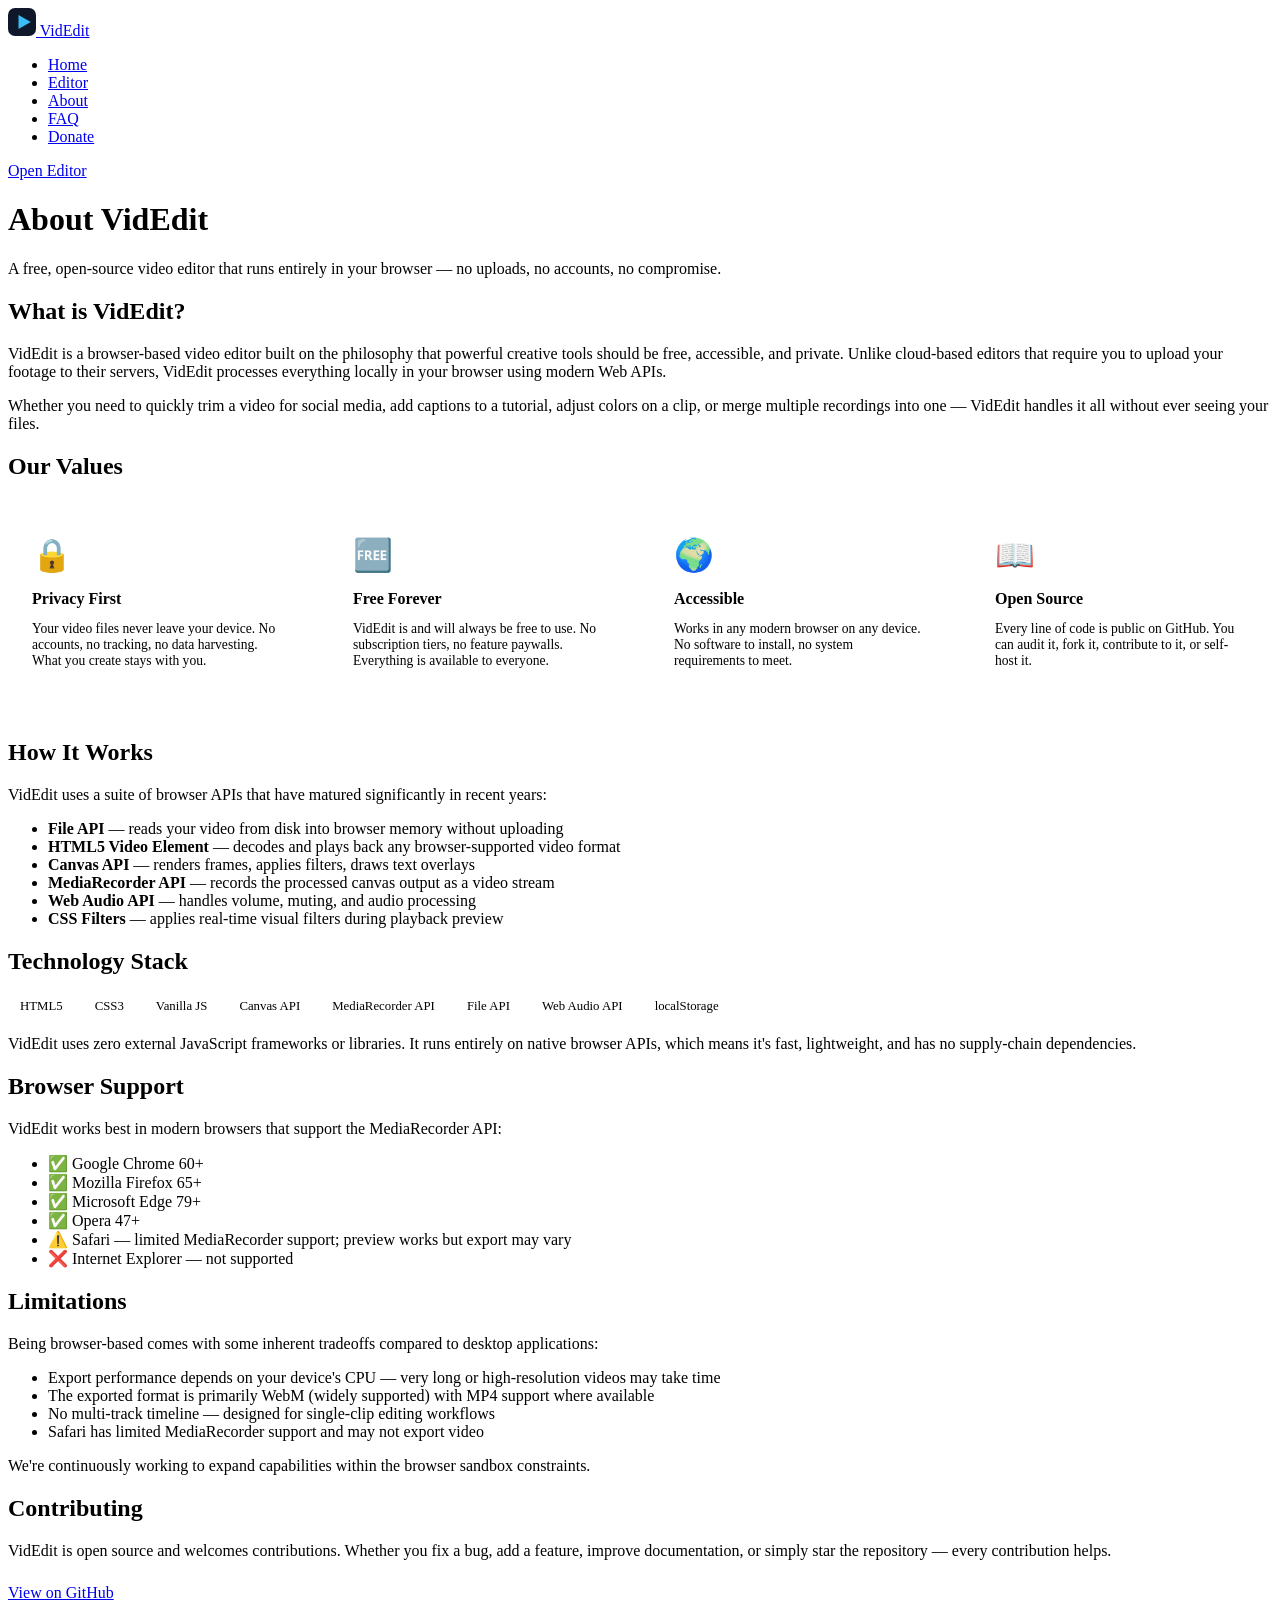
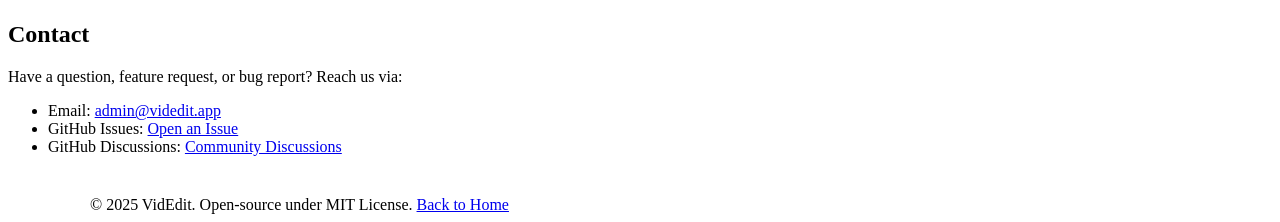
==== about.html @ 5a4c1257 "full website ready" ====
<!DOCTYPE html>
<html lang="en">
<head>
<meta charset="UTF-8">
<meta name="viewport" content="width=device-width, initial-scale=1.0">
<title>About — VidEdit</title>
<link rel="icon" href="data:image/svg+xml,<svg xmlns='http://www.w3.org/2000/svg' viewBox='0 0 32 32'><rect width='32' height='32' rx='8' fill='%230f172a'/><polygon points='12,8 26,16 12,24' fill='%2338bdf8'/></svg>">
<link rel="stylesheet" href="../assets/css/main.css">
<style>
  .values-grid { display: grid; grid-template-columns: repeat(auto-fit, minmax(240px, 1fr)); gap: 1.25rem; margin: 2rem 0; }
  .value-card { background: var(--bg-card); border: 1px solid var(--border); border-radius: var(--radius-lg); padding: 1.5rem; }
  .value-card .icon { font-size: 2rem; margin-bottom: 0.75rem; }
  .value-card h3 { font-size: 1rem; font-weight: 600; margin-bottom: 0.5rem; }
  .value-card p { font-size: 0.85rem; color: var(--text-secondary); }
  .tech-stack { display: flex; flex-wrap: wrap; gap: 0.5rem; margin: 1rem 0; }
  .tech-badge { background: var(--bg-card); border: 1px solid var(--border); color: var(--accent); padding: 0.3rem 0.75rem; border-radius: 999px; font-size: 0.8rem; font-family: var(--font-mono); }
</style>
</head>
<body>
<nav class="nav">
  <a class="nav-logo" href="../index.html">
    <svg width="28" height="28" viewBox="0 0 32 32" fill="none"><rect width="32" height="32" rx="8" fill="#0f172a"/><polygon points="12,8 26,16 12,24" fill="#38bdf8"/></svg>
    VidEdit
  </a>
  <ul class="nav-links">
    <li><a href="../index.html">Home</a></li>
    <li><a href="../editor.html">Editor</a></li>
    <li><a href="about.html" class="active">About</a></li>
    <li><a href="faq.html">FAQ</a></li>
    <li><a href="donate.html">Donate</a></li>
  </ul>
  <a href="../editor.html" class="btn-primary nav-cta">Open Editor</a>
</nav>

<div class="page-hero">
  <h1>About VidEdit</h1>
  <p>A free, open-source video editor that runs entirely in your browser — no uploads, no accounts, no compromise.</p>
</div>

<div class="page-content" id="aboutContent">
  <h2>What is VidEdit?</h2>
  <p>VidEdit is a browser-based video editor built on the philosophy that powerful creative tools should be free, accessible, and private. Unlike cloud-based editors that require you to upload your footage to their servers, VidEdit processes everything locally in your browser using modern Web APIs.</p>
  <p>Whether you need to quickly trim a video for social media, add captions to a tutorial, adjust colors on a clip, or merge multiple recordings into one — VidEdit handles it all without ever seeing your files.</p>

  <h2>Our Values</h2>
  <div class="values-grid">
    <div class="value-card">
      <div class="icon">🔒</div>
      <h3>Privacy First</h3>
      <p>Your video files never leave your device. No accounts, no tracking, no data harvesting. What you create stays with you.</p>
    </div>
    <div class="value-card">
      <div class="icon">🆓</div>
      <h3>Free Forever</h3>
      <p>VidEdit is and will always be free to use. No subscription tiers, no feature paywalls. Everything is available to everyone.</p>
    </div>
    <div class="value-card">
      <div class="icon">🌍</div>
      <h3>Accessible</h3>
      <p>Works in any modern browser on any device. No software to install, no system requirements to meet.</p>
    </div>
    <div class="value-card">
      <div class="icon">📖</div>
      <h3>Open Source</h3>
      <p>Every line of code is public on GitHub. You can audit it, fork it, contribute to it, or self-host it.</p>
    </div>
  </div>

  <h2>How It Works</h2>
  <p>VidEdit uses a suite of browser APIs that have matured significantly in recent years:</p>
  <ul>
    <li><strong>File API</strong> — reads your video from disk into browser memory without uploading</li>
    <li><strong>HTML5 Video Element</strong> — decodes and plays back any browser-supported video format</li>
    <li><strong>Canvas API</strong> — renders frames, applies filters, draws text overlays</li>
    <li><strong>MediaRecorder API</strong> — records the processed canvas output as a video stream</li>
    <li><strong>Web Audio API</strong> — handles volume, muting, and audio processing</li>
    <li><strong>CSS Filters</strong> — applies real-time visual filters during playback preview</li>
  </ul>

  <h2>Technology Stack</h2>
  <div class="tech-stack">
    <span class="tech-badge">HTML5</span>
    <span class="tech-badge">CSS3</span>
    <span class="tech-badge">Vanilla JS</span>
    <span class="tech-badge">Canvas API</span>
    <span class="tech-badge">MediaRecorder API</span>
    <span class="tech-badge">File API</span>
    <span class="tech-badge">Web Audio API</span>
    <span class="tech-badge">localStorage</span>
  </div>
  <p>VidEdit uses zero external JavaScript frameworks or libraries. It runs entirely on native browser APIs, which means it's fast, lightweight, and has no supply-chain dependencies.</p>

  <h2>Browser Support</h2>
  <p>VidEdit works best in modern browsers that support the MediaRecorder API:</p>
  <ul>
    <li>✅ Google Chrome 60+</li>
    <li>✅ Mozilla Firefox 65+</li>
    <li>✅ Microsoft Edge 79+</li>
    <li>✅ Opera 47+</li>
    <li>⚠️ Safari — limited MediaRecorder support; preview works but export may vary</li>
    <li>❌ Internet Explorer — not supported</li>
  </ul>

  <h2>Limitations</h2>
  <p>Being browser-based comes with some inherent tradeoffs compared to desktop applications:</p>
  <ul>
    <li>Export performance depends on your device's CPU — very long or high-resolution videos may take time</li>
    <li>The exported format is primarily WebM (widely supported) with MP4 support where available</li>
    <li>No multi-track timeline — designed for single-clip editing workflows</li>
    <li>Safari has limited MediaRecorder support and may not export video</li>
  </ul>
  <p>We're continuously working to expand capabilities within the browser sandbox constraints.</p>

  <h2>Contributing</h2>
  <p>VidEdit is open source and welcomes contributions. Whether you fix a bug, add a feature, improve documentation, or simply star the repository — every contribution helps.</p>
  <p><a href="https://github.com/" target="_blank" class="btn-primary" style="margin-top:0.5rem;display:inline-block">View on GitHub</a></p>

  <h2>Contact</h2>
  <p>Have a question, feature request, or bug report? Reach us via:</p>
  <ul>
    <li>Email: <a href="mailto:admin@videdit.app">admin@videdit.app</a></li>
    <li>GitHub Issues: <a href="https://github.com/" target="_blank">Open an Issue</a></li>
    <li>GitHub Discussions: <a href="https://github.com/" target="_blank">Community Discussions</a></li>
  </ul>
</div>

<footer class="footer">
  <div class="footer-bottom" style="max-width:1100px;margin:0 auto;padding:1.5rem 2rem 0">
    <span>© 2025 VidEdit. Open-source under MIT License.</span>
    <a href="../index.html">Back to Home</a>
  </div>
</footer>
<script>
(function() {
  const settings = JSON.parse(localStorage.getItem('videdit_settings') || '{}');
  if (settings.aboutContent) document.getElementById('aboutContent').querySelector('p').textContent = settings.aboutContent;
})();
</script>
</body>
</html>
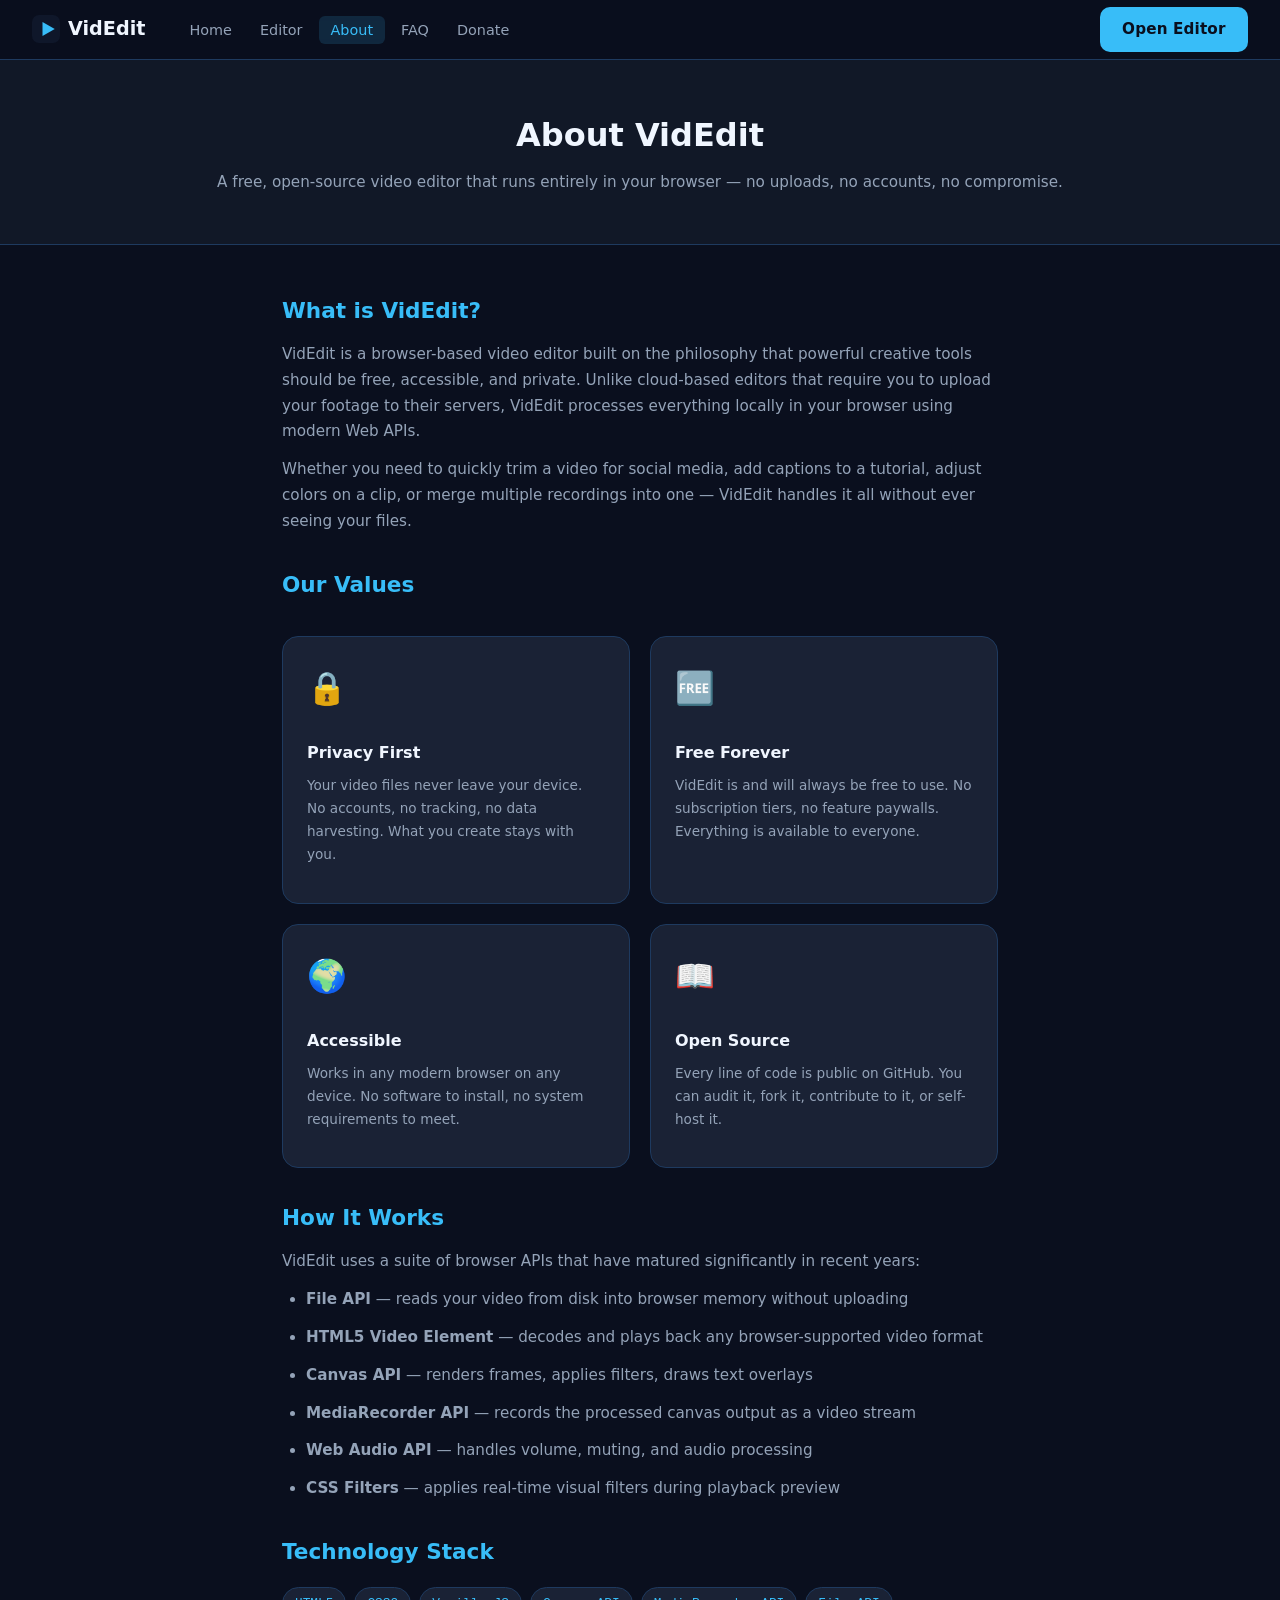
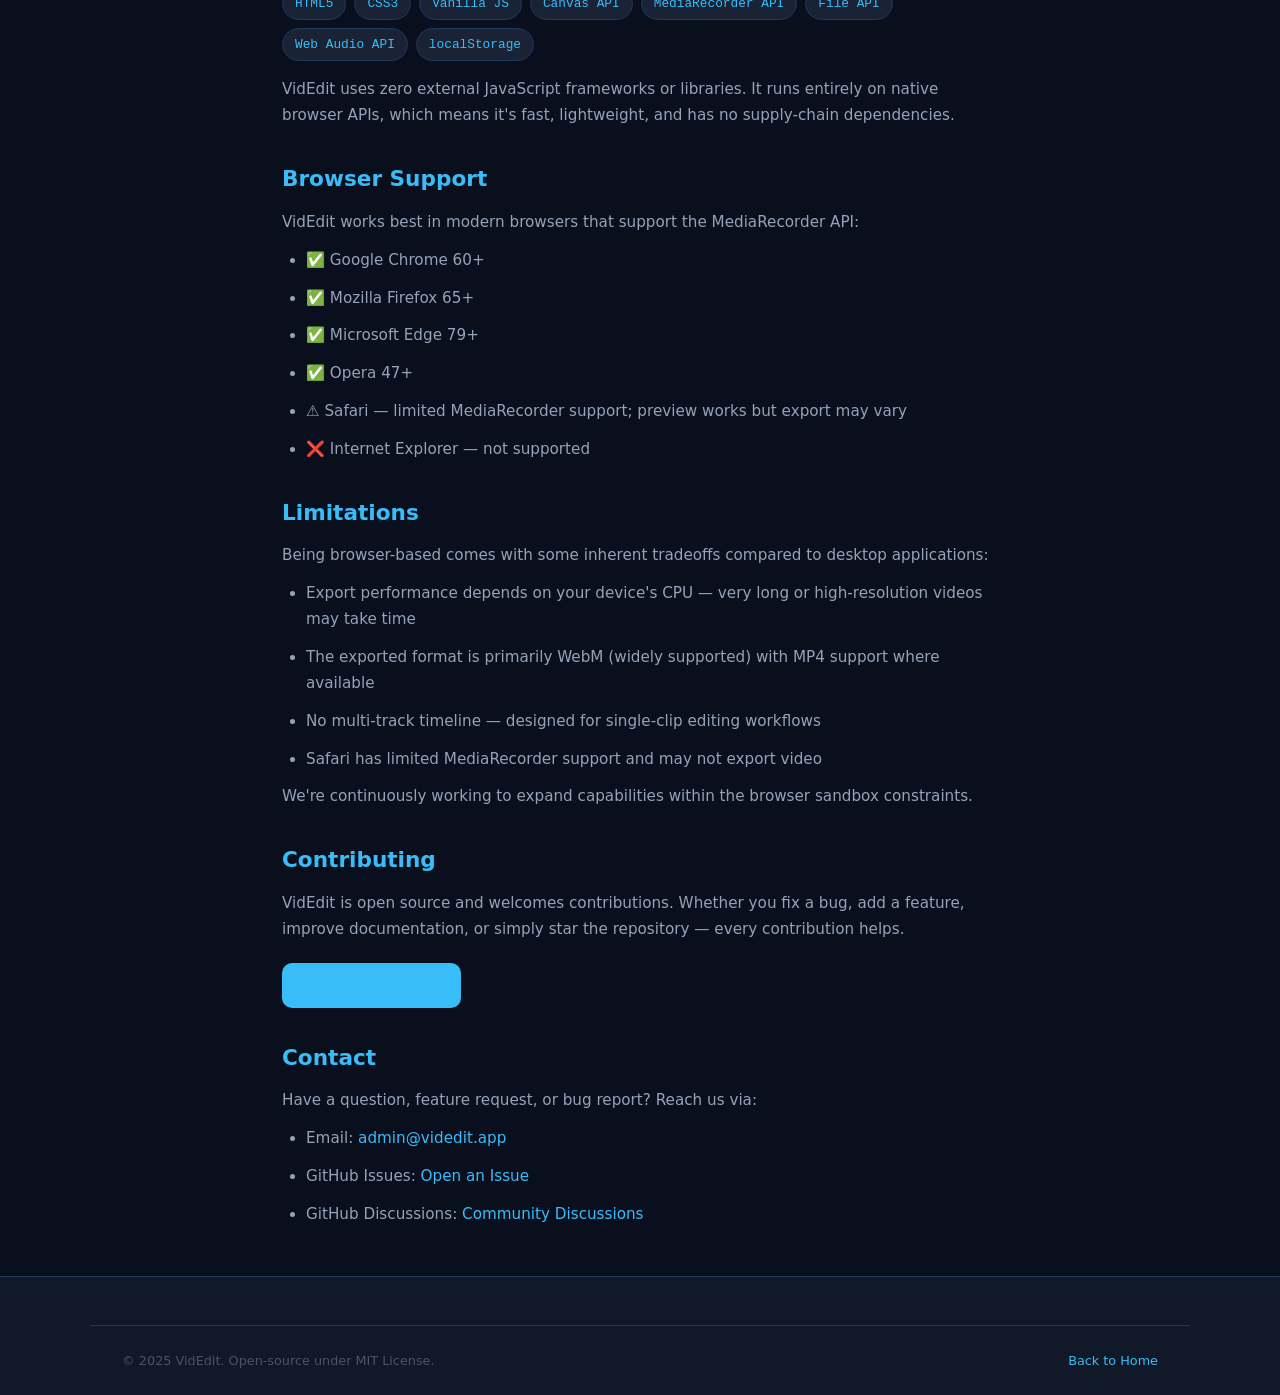
==== commit 2b33d432: "Update about.html" ====
--- a/about.html
+++ b/about.html
@@ -5,7 +5,7 @@
 <meta name="viewport" content="width=device-width, initial-scale=1.0">
 <title>About — VidEdit</title>
 <link rel="icon" href="data:image/svg+xml,<svg xmlns='http://www.w3.org/2000/svg' viewBox='0 0 32 32'><rect width='32' height='32' rx='8' fill='%230f172a'/><polygon points='12,8 26,16 12,24' fill='%2338bdf8'/></svg>">
-<link rel="stylesheet" href="../assets/css/main.css">
+<link rel="stylesheet" href="main.css">
 <style>
   .values-grid { display: grid; grid-template-columns: repeat(auto-fit, minmax(240px, 1fr)); gap: 1.25rem; margin: 2rem 0; }
   .value-card { background: var(--bg-card); border: 1px solid var(--border); border-radius: var(--radius-lg); padding: 1.5rem; }
@@ -137,4 +137,4 @@
 })();
 </script>
 </body>
-</html>+</html>
--- a/main.css
+++ b/main.css
@@ -0,0 +1,606 @@
+/* ===== VidEdit Main CSS ===== */
+/* Theme: Dark professional, sky-blue accent — inspired by mdsahabul.rf.gd */
+
+:root {
+  --bg-base: #0a0f1e;
+  --bg-surface: #111827;
+  --bg-card: #1a2235;
+  --bg-card-hover: #1f2a42;
+  --bg-input: #1e2d45;
+  --accent: #38bdf8;
+  --accent-dim: #0ea5e9;
+  --accent-dark: #0369a1;
+  --accent-glow: rgba(56,189,248,0.15);
+  --text-primary: #f0f6ff;
+  --text-secondary: #94a3b8;
+  --text-muted: #475569;
+  --border: #1e3a5f;
+  --border-light: #2d4a6e;
+  --success: #22c55e;
+  --warning: #f59e0b;
+  --danger: #ef4444;
+  --radius-sm: 6px;
+  --radius-md: 10px;
+  --radius-lg: 16px;
+  --radius-xl: 24px;
+  --shadow: 0 4px 24px rgba(0,0,0,0.4);
+  --transition: 0.18s ease;
+  --font: 'Segoe UI', system-ui, -apple-system, sans-serif;
+  --font-mono: 'Cascadia Code', 'Fira Code', monospace;
+}
+
+*, *::before, *::after { box-sizing: border-box; margin: 0; padding: 0; }
+
+html { scroll-behavior: smooth; }
+
+body {
+  font-family: var(--font);
+  background: var(--bg-base);
+  color: var(--text-primary);
+  line-height: 1.7;
+  min-height: 100vh;
+  -webkit-font-smoothing: antialiased;
+}
+
+a { color: var(--accent); text-decoration: none; transition: color var(--transition); }
+a:hover { color: #7dd3fc; }
+
+/* ===== BUTTONS ===== */
+.btn-primary {
+  background: var(--accent);
+  color: #0a0f1e;
+  font-weight: 700;
+  padding: 0.6rem 1.4rem;
+  border-radius: var(--radius-md);
+  border: none;
+  cursor: pointer;
+  font-size: 0.95rem;
+  transition: all var(--transition);
+  display: inline-block;
+  letter-spacing: 0.01em;
+}
+.btn-primary:hover { background: #7dd3fc; color: #0a0f1e; transform: translateY(-1px); }
+.btn-primary:active { transform: scale(0.98); }
+.btn-ghost {
+  background: transparent;
+  color: var(--text-primary);
+  border: 1.5px solid var(--border-light);
+  padding: 0.6rem 1.4rem;
+  border-radius: var(--radius-md);
+  cursor: pointer;
+  font-size: 0.95rem;
+  transition: all var(--transition);
+  display: inline-block;
+}
+.btn-ghost:hover { border-color: var(--accent); color: var(--accent); background: var(--accent-glow); }
+.btn-danger { background: var(--danger); color: #fff; }
+.btn-danger:hover { background: #dc2626; color: #fff; }
+.btn-lg { padding: 0.8rem 2rem; font-size: 1.05rem; border-radius: var(--radius-md); }
+button { font-family: var(--font); }
+
+/* ===== NAVBAR ===== */
+.nav {
+  position: sticky;
+  top: 0;
+  z-index: 999;
+  background: rgba(10,15,30,0.92);
+  backdrop-filter: blur(12px);
+  -webkit-backdrop-filter: blur(12px);
+  border-bottom: 1px solid var(--border);
+  padding: 0 2rem;
+  height: 60px;
+  display: flex;
+  align-items: center;
+  gap: 2rem;
+}
+.nav-logo {
+  display: flex;
+  align-items: center;
+  gap: 0.5rem;
+  font-size: 1.2rem;
+  font-weight: 700;
+  color: var(--text-primary);
+  white-space: nowrap;
+}
+.nav-logo:hover { color: var(--accent); }
+.nav-links {
+  display: flex;
+  list-style: none;
+  gap: 0.25rem;
+  flex: 1;
+}
+.nav-links a {
+  color: var(--text-secondary);
+  font-size: 0.9rem;
+  padding: 0.4rem 0.75rem;
+  border-radius: var(--radius-sm);
+  transition: all var(--transition);
+}
+.nav-links a:hover, .nav-links a.active { color: var(--accent); background: var(--accent-glow); }
+.nav-cta { flex-shrink: 0; }
+.nav-hamburger {
+  display: none;
+  background: none;
+  border: none;
+  color: var(--text-primary);
+  font-size: 1.4rem;
+  cursor: pointer;
+  margin-left: auto;
+}
+.nav-mobile {
+  display: none;
+  flex-direction: column;
+  background: var(--bg-surface);
+  border-bottom: 1px solid var(--border);
+  padding: 1rem 2rem;
+  gap: 0.5rem;
+}
+.nav-mobile.open { display: flex; }
+.nav-mobile a {
+  color: var(--text-secondary);
+  padding: 0.5rem 0;
+  border-bottom: 1px solid var(--border);
+  font-size: 0.95rem;
+}
+
+/* ===== HERO ===== */
+.hero {
+  max-width: 800px;
+  margin: 0 auto;
+  padding: 5rem 2rem 4rem;
+  text-align: center;
+}
+.hero-badge {
+  display: inline-block;
+  background: var(--accent-glow);
+  border: 1px solid var(--accent-dark);
+  color: var(--accent);
+  font-size: 0.8rem;
+  font-weight: 600;
+  padding: 0.3rem 0.9rem;
+  border-radius: 999px;
+  margin-bottom: 1.5rem;
+  letter-spacing: 0.05em;
+  text-transform: uppercase;
+}
+.hero-title {
+  font-size: clamp(2rem, 5vw, 3.5rem);
+  font-weight: 800;
+  line-height: 1.15;
+  color: var(--text-primary);
+  margin-bottom: 1.25rem;
+  letter-spacing: -0.02em;
+}
+.accent { color: var(--accent); }
+.hero-sub {
+  font-size: 1.1rem;
+  color: var(--text-secondary);
+  max-width: 600px;
+  margin: 0 auto 2rem;
+}
+.hero-actions {
+  display: flex;
+  gap: 1rem;
+  justify-content: center;
+  flex-wrap: wrap;
+  margin-bottom: 1.5rem;
+}
+.hero-note {
+  display: flex;
+  align-items: center;
+  justify-content: center;
+  gap: 0.5rem;
+  font-size: 0.82rem;
+  color: var(--text-muted);
+}
+
+/* ===== SECTIONS ===== */
+.container { max-width: 1100px; margin: 0 auto; padding: 0 2rem; }
+.section-title { font-size: 2rem; font-weight: 700; text-align: center; margin-bottom: 0.75rem; }
+.section-sub { color: var(--text-secondary); text-align: center; max-width: 600px; margin: 0 auto 3rem; }
+
+/* ===== FEATURES GRID ===== */
+.features { padding: 5rem 0; background: var(--bg-surface); border-top: 1px solid var(--border); }
+.features-grid {
+  display: grid;
+  grid-template-columns: repeat(auto-fit, minmax(280px, 1fr));
+  gap: 1.25rem;
+}
+.feature-card {
+  background: var(--bg-card);
+  border: 1px solid var(--border);
+  border-radius: var(--radius-lg);
+  padding: 1.5rem;
+  transition: all var(--transition);
+}
+.feature-card:hover { border-color: var(--accent-dark); background: var(--bg-card-hover); transform: translateY(-2px); }
+.feature-icon { font-size: 1.8rem; margin-bottom: 0.75rem; line-height: 1; }
+.feature-card h3 { font-size: 1.05rem; font-weight: 600; margin-bottom: 0.5rem; }
+.feature-card p { font-size: 0.88rem; color: var(--text-secondary); line-height: 1.6; }
+
+/* ===== HOW IT WORKS ===== */
+.how-it-works { padding: 5rem 0; }
+.steps {
+  display: flex;
+  gap: 1rem;
+  align-items: center;
+  justify-content: center;
+  flex-wrap: wrap;
+}
+.step {
+  background: var(--bg-card);
+  border: 1px solid var(--border);
+  border-radius: var(--radius-lg);
+  padding: 2rem 1.5rem;
+  text-align: center;
+  flex: 1;
+  min-width: 220px;
+  max-width: 300px;
+}
+.step-num {
+  width: 48px;
+  height: 48px;
+  background: var(--accent);
+  color: #0a0f1e;
+  font-size: 1.4rem;
+  font-weight: 800;
+  border-radius: 50%;
+  display: flex;
+  align-items: center;
+  justify-content: center;
+  margin: 0 auto 1rem;
+}
+.step h3 { font-size: 1rem; font-weight: 600; margin-bottom: 0.5rem; }
+.step p { font-size: 0.85rem; color: var(--text-secondary); }
+.step-arrow { font-size: 1.5rem; color: var(--text-muted); }
+
+/* ===== CTA STRIP ===== */
+.cta-strip {
+  background: linear-gradient(135deg, #0f1f3d 0%, #0a0f1e 100%);
+  border-top: 1px solid var(--border);
+  border-bottom: 1px solid var(--border);
+  padding: 4rem 2rem;
+  text-align: center;
+}
+.cta-strip h2 { font-size: 1.8rem; font-weight: 700; margin-bottom: 0.75rem; }
+.cta-strip p { color: var(--text-secondary); margin-bottom: 1.5rem; }
+
+/* ===== FOOTER ===== */
+.footer {
+  background: var(--bg-surface);
+  border-top: 1px solid var(--border);
+  padding: 3rem 0 1.5rem;
+}
+.footer-inner {
+  display: grid;
+  grid-template-columns: 1fr auto;
+  gap: 3rem;
+  margin-bottom: 2rem;
+}
+.footer-brand { max-width: 280px; }
+.footer-brand p { font-size: 0.85rem; color: var(--text-secondary); margin-top: 0.75rem; }
+.footer-links { display: flex; gap: 3rem; }
+.footer-links > div { display: flex; flex-direction: column; gap: 0.4rem; }
+.footer-links strong { font-size: 0.8rem; text-transform: uppercase; letter-spacing: 0.06em; color: var(--text-muted); margin-bottom: 0.25rem; }
+.footer-links a { font-size: 0.88rem; color: var(--text-secondary); }
+.footer-links a:hover { color: var(--accent); }
+.footer-bottom {
+  border-top: 1px solid var(--border);
+  padding-top: 1.5rem;
+  display: flex;
+  justify-content: space-between;
+  align-items: center;
+  font-size: 0.8rem;
+  color: var(--text-muted);
+  flex-wrap: wrap;
+  gap: 0.5rem;
+  max-width: 1100px;
+  margin: 0 auto;
+  padding-left: 2rem;
+  padding-right: 2rem;
+}
+
+/* ===== PAGE HERO (inner pages) ===== */
+.page-hero {
+  background: var(--bg-surface);
+  border-bottom: 1px solid var(--border);
+  padding: 3rem 2rem;
+  text-align: center;
+}
+.page-hero h1 { font-size: 2rem; font-weight: 800; margin-bottom: 0.5rem; }
+.page-hero p { color: var(--text-secondary); font-size: 0.95rem; }
+
+.page-content {
+  max-width: 780px;
+  margin: 3rem auto;
+  padding: 0 2rem;
+}
+.page-content h2 { font-size: 1.35rem; font-weight: 700; margin: 2rem 0 0.75rem; color: var(--accent); }
+.page-content h3 { font-size: 1.1rem; font-weight: 600; margin: 1.5rem 0 0.5rem; }
+.page-content p, .page-content li { color: var(--text-secondary); font-size: 0.95rem; margin-bottom: 0.75rem; }
+.page-content ul, .page-content ol { padding-left: 1.5rem; }
+.page-content a { color: var(--accent); }
+
+/* ===== FORMS ===== */
+.form-group { margin-bottom: 1.25rem; }
+.form-group label { display: block; font-size: 0.85rem; font-weight: 600; margin-bottom: 0.4rem; color: var(--text-secondary); }
+.form-group input, .form-group textarea, .form-group select {
+  width: 100%;
+  background: var(--bg-input);
+  border: 1px solid var(--border);
+  color: var(--text-primary);
+  padding: 0.7rem 1rem;
+  border-radius: var(--radius-md);
+  font-size: 0.9rem;
+  font-family: var(--font);
+  transition: border-color var(--transition);
+  outline: none;
+}
+.form-group input:focus, .form-group textarea:focus, .form-group select:focus { border-color: var(--accent); }
+.form-group textarea { resize: vertical; min-height: 120px; }
+
+/* ===== ALERT ===== */
+.alert { padding: 0.85rem 1.25rem; border-radius: var(--radius-md); margin-bottom: 1rem; font-size: 0.9rem; }
+.alert-info { background: rgba(56,189,248,0.1); border: 1px solid var(--accent-dark); color: var(--accent); }
+.alert-success { background: rgba(34,197,94,0.1); border: 1px solid #166534; color: var(--success); }
+.alert-warning { background: rgba(245,158,11,0.1); border: 1px solid #92400e; color: var(--warning); }
+.alert-danger { background: rgba(239,68,68,0.1); border: 1px solid #991b1b; color: var(--danger); }
+
+/* ===== EDITOR LAYOUT ===== */
+.editor-layout {
+  display: grid;
+  grid-template-areas: "sidebar preview" "sidebar timeline" "sidebar controls";
+  grid-template-columns: 300px 1fr;
+  grid-template-rows: 1fr auto auto;
+  height: calc(100vh - 60px);
+  overflow: hidden;
+}
+.editor-sidebar {
+  grid-area: sidebar;
+  background: var(--bg-surface);
+  border-right: 1px solid var(--border);
+  display: flex;
+  flex-direction: column;
+  overflow-y: auto;
+}
+.editor-preview {
+  grid-area: preview;
+  background: #000;
+  display: flex;
+  align-items: center;
+  justify-content: center;
+  position: relative;
+  overflow: hidden;
+}
+.editor-timeline {
+  grid-area: timeline;
+  background: var(--bg-card);
+  border-top: 1px solid var(--border);
+  height: 120px;
+  overflow-x: auto;
+  padding: 0.75rem 1rem;
+}
+.editor-controls {
+  grid-area: controls;
+  background: var(--bg-surface);
+  border-top: 1px solid var(--border);
+  padding: 0.75rem 1rem;
+  display: flex;
+  align-items: center;
+  gap: 0.75rem;
+  flex-wrap: wrap;
+}
+.sidebar-section { padding: 1rem; border-bottom: 1px solid var(--border); }
+.sidebar-section h4 { font-size: 0.75rem; text-transform: uppercase; letter-spacing: 0.08em; color: var(--text-muted); margin-bottom: 0.75rem; }
+.tool-btn {
+  display: flex;
+  align-items: center;
+  gap: 0.5rem;
+  width: 100%;
+  background: none;
+  border: 1px solid transparent;
+  color: var(--text-secondary);
+  padding: 0.5rem 0.75rem;
+  border-radius: var(--radius-sm);
+  cursor: pointer;
+  font-size: 0.88rem;
+  text-align: left;
+  transition: all var(--transition);
+  margin-bottom: 0.25rem;
+}
+.tool-btn:hover, .tool-btn.active { background: var(--accent-glow); border-color: var(--accent-dark); color: var(--accent); }
+.control-btn {
+  background: var(--bg-card);
+  border: 1px solid var(--border);
+  color: var(--text-primary);
+  padding: 0.45rem 0.9rem;
+  border-radius: var(--radius-sm);
+  cursor: pointer;
+  font-size: 0.85rem;
+  transition: all var(--transition);
+  display: flex;
+  align-items: center;
+  gap: 0.4rem;
+}
+.control-btn:hover { border-color: var(--accent); color: var(--accent); }
+.control-btn.play-btn {
+  background: var(--accent);
+  color: #0a0f1e;
+  border-color: var(--accent);
+  font-weight: 700;
+  padding: 0.45rem 1.25rem;
+}
+.control-btn.play-btn:hover { background: #7dd3fc; }
+
+/* Range sliders */
+input[type="range"] {
+  -webkit-appearance: none;
+  width: 100%;
+  height: 4px;
+  background: var(--border-light);
+  border-radius: 2px;
+  outline: none;
+  cursor: pointer;
+}
+input[type="range"]::-webkit-slider-thumb {
+  -webkit-appearance: none;
+  width: 16px;
+  height: 16px;
+  background: var(--accent);
+  border-radius: 50%;
+  cursor: pointer;
+  transition: transform var(--transition);
+}
+input[type="range"]::-webkit-slider-thumb:hover { transform: scale(1.2); }
+input[type="range"]::-moz-range-thumb {
+  width: 16px;
+  height: 16px;
+  background: var(--accent);
+  border-radius: 50%;
+  border: none;
+  cursor: pointer;
+}
+
+/* ===== ADMIN LAYOUT ===== */
+.admin-layout { display: grid; grid-template-columns: 240px 1fr; min-height: calc(100vh - 60px); }
+.admin-sidebar {
+  background: var(--bg-surface);
+  border-right: 1px solid var(--border);
+  padding: 1.5rem 0;
+}
+.admin-sidebar h3 { padding: 0 1.25rem; font-size: 0.75rem; text-transform: uppercase; letter-spacing: 0.08em; color: var(--text-muted); margin-bottom: 0.5rem; margin-top: 1rem; }
+.admin-link {
+  display: flex;
+  align-items: center;
+  gap: 0.6rem;
+  padding: 0.6rem 1.25rem;
+  color: var(--text-secondary);
+  font-size: 0.88rem;
+  transition: all var(--transition);
+  border-left: 3px solid transparent;
+}
+.admin-link:hover, .admin-link.active {
+  background: var(--accent-glow);
+  border-left-color: var(--accent);
+  color: var(--accent);
+}
+.admin-main { padding: 2rem; overflow-y: auto; }
+.admin-title { font-size: 1.5rem; font-weight: 700; margin-bottom: 2rem; }
+.stats-grid { display: grid; grid-template-columns: repeat(auto-fit, minmax(180px, 1fr)); gap: 1rem; margin-bottom: 2rem; }
+.stat-card { background: var(--bg-card); border: 1px solid var(--border); border-radius: var(--radius-md); padding: 1.25rem; }
+.stat-card .stat-label { font-size: 0.78rem; color: var(--text-muted); text-transform: uppercase; letter-spacing: 0.06em; margin-bottom: 0.5rem; }
+.stat-card .stat-value { font-size: 1.8rem; font-weight: 700; color: var(--accent); }
+.admin-card { background: var(--bg-card); border: 1px solid var(--border); border-radius: var(--radius-lg); padding: 1.5rem; margin-bottom: 1.5rem; }
+.admin-card h3 { font-size: 1rem; font-weight: 600; margin-bottom: 1rem; padding-bottom: 0.75rem; border-bottom: 1px solid var(--border); }
+.admin-table { width: 100%; border-collapse: collapse; font-size: 0.85rem; }
+.admin-table th { text-align: left; padding: 0.5rem 0.75rem; color: var(--text-muted); font-size: 0.75rem; text-transform: uppercase; letter-spacing: 0.05em; border-bottom: 1px solid var(--border); }
+.admin-table td { padding: 0.75rem; border-bottom: 1px solid var(--border); color: var(--text-secondary); }
+.admin-table tr:last-child td { border-bottom: none; }
+.badge {
+  display: inline-block;
+  padding: 0.2rem 0.6rem;
+  border-radius: 999px;
+  font-size: 0.73rem;
+  font-weight: 600;
+}
+.badge-success { background: rgba(34,197,94,0.15); color: var(--success); }
+.badge-warning { background: rgba(245,158,11,0.15); color: var(--warning); }
+.badge-danger { background: rgba(239,68,68,0.15); color: var(--danger); }
+.badge-info { background: var(--accent-glow); color: var(--accent); }
+
+/* ===== DONATE PAGE ===== */
+.donate-grid { display: grid; grid-template-columns: repeat(auto-fit, minmax(200px, 1fr)); gap: 1rem; margin: 2rem 0; }
+.donate-card {
+  background: var(--bg-card);
+  border: 2px solid var(--border);
+  border-radius: var(--radius-lg);
+  padding: 1.5rem;
+  text-align: center;
+  cursor: pointer;
+  transition: all var(--transition);
+}
+.donate-card:hover, .donate-card.selected { border-color: var(--accent); background: var(--accent-glow); }
+.donate-card .amount { font-size: 1.8rem; font-weight: 800; color: var(--accent); }
+.donate-card .label { font-size: 0.82rem; color: var(--text-secondary); margin-top: 0.25rem; }
+
+/* ===== RESPONSIVE ===== */
+@media (max-width: 768px) {
+  .nav-links, .nav-cta { display: none; }
+  .nav-hamburger { display: block; }
+  .footer-inner { grid-template-columns: 1fr; }
+  .footer-links { flex-wrap: wrap; gap: 1.5rem; }
+  .editor-layout {
+    grid-template-areas: "preview" "controls" "sidebar" "timeline";
+    grid-template-columns: 1fr;
+    grid-template-rows: auto auto auto 120px;
+    height: auto;
+    min-height: calc(100vh - 60px);
+  }
+  .editor-sidebar { border-right: none; border-top: 1px solid var(--border); }
+  .admin-layout { grid-template-columns: 1fr; }
+  .admin-sidebar { display: none; }
+  .steps { flex-direction: column; }
+  .step-arrow { transform: rotate(90deg); }
+}
+
+/* ===== SCROLLBAR ===== */
+::-webkit-scrollbar { width: 6px; height: 6px; }
+::-webkit-scrollbar-track { background: var(--bg-base); }
+::-webkit-scrollbar-thumb { background: var(--border-light); border-radius: 3px; }
+::-webkit-scrollbar-thumb:hover { background: var(--text-muted); }
+
+/* ===== TOAST ===== */
+#toast-container { position: fixed; bottom: 1.5rem; right: 1.5rem; z-index: 9999; display: flex; flex-direction: column; gap: 0.5rem; }
+.toast {
+  background: var(--bg-card);
+  border: 1px solid var(--border);
+  color: var(--text-primary);
+  padding: 0.75rem 1.25rem;
+  border-radius: var(--radius-md);
+  font-size: 0.88rem;
+  box-shadow: var(--shadow);
+  animation: slideIn 0.2s ease;
+}
+.toast.success { border-left: 3px solid var(--success); }
+.toast.error { border-left: 3px solid var(--danger); }
+.toast.info { border-left: 3px solid var(--accent); }
+@keyframes slideIn { from { opacity: 0; transform: translateX(20px); } to { opacity: 1; transform: translateX(0); } }
+
+/* ===== MODAL ===== */
+.modal-overlay {
+  position: fixed; inset: 0; background: rgba(0,0,0,0.7); z-index: 1000;
+  display: flex; align-items: center; justify-content: center; padding: 1rem;
+}
+.modal-box {
+  background: var(--bg-card);
+  border: 1px solid var(--border);
+  border-radius: var(--radius-xl);
+  padding: 2rem;
+  max-width: 480px;
+  width: 100%;
+  max-height: 90vh;
+  overflow-y: auto;
+}
+.modal-box h2 { font-size: 1.2rem; font-weight: 700; margin-bottom: 1rem; }
+.modal-close {
+  background: none; border: none; color: var(--text-muted); font-size: 1.4rem;
+  cursor: pointer; float: right; line-height: 1;
+}
+.modal-close:hover { color: var(--text-primary); }
+
+/* ===== PROGRESS BAR ===== */
+.progress-bar { height: 4px; background: var(--border); border-radius: 2px; overflow: hidden; }
+.progress-fill { height: 100%; background: var(--accent); transition: width 0.3s ease; }
+
+/* ===== FAQ ===== */
+.faq-item { border: 1px solid var(--border); border-radius: var(--radius-md); margin-bottom: 0.75rem; overflow: hidden; }
+.faq-q {
+  padding: 1rem 1.25rem; cursor: pointer; font-weight: 600; font-size: 0.95rem;
+  display: flex; justify-content: space-between; align-items: center;
+  background: var(--bg-card); transition: background var(--transition);
+}
+.faq-q:hover { background: var(--bg-card-hover); }
+.faq-a { display: none; padding: 1rem 1.25rem; color: var(--text-secondary); font-size: 0.9rem; background: var(--bg-surface); border-top: 1px solid var(--border); }
+.faq-item.open .faq-a { display: block; }
+.faq-arrow { transition: transform var(--transition); font-size: 0.8rem; }
+.faq-item.open .faq-arrow { transform: rotate(180deg); }
